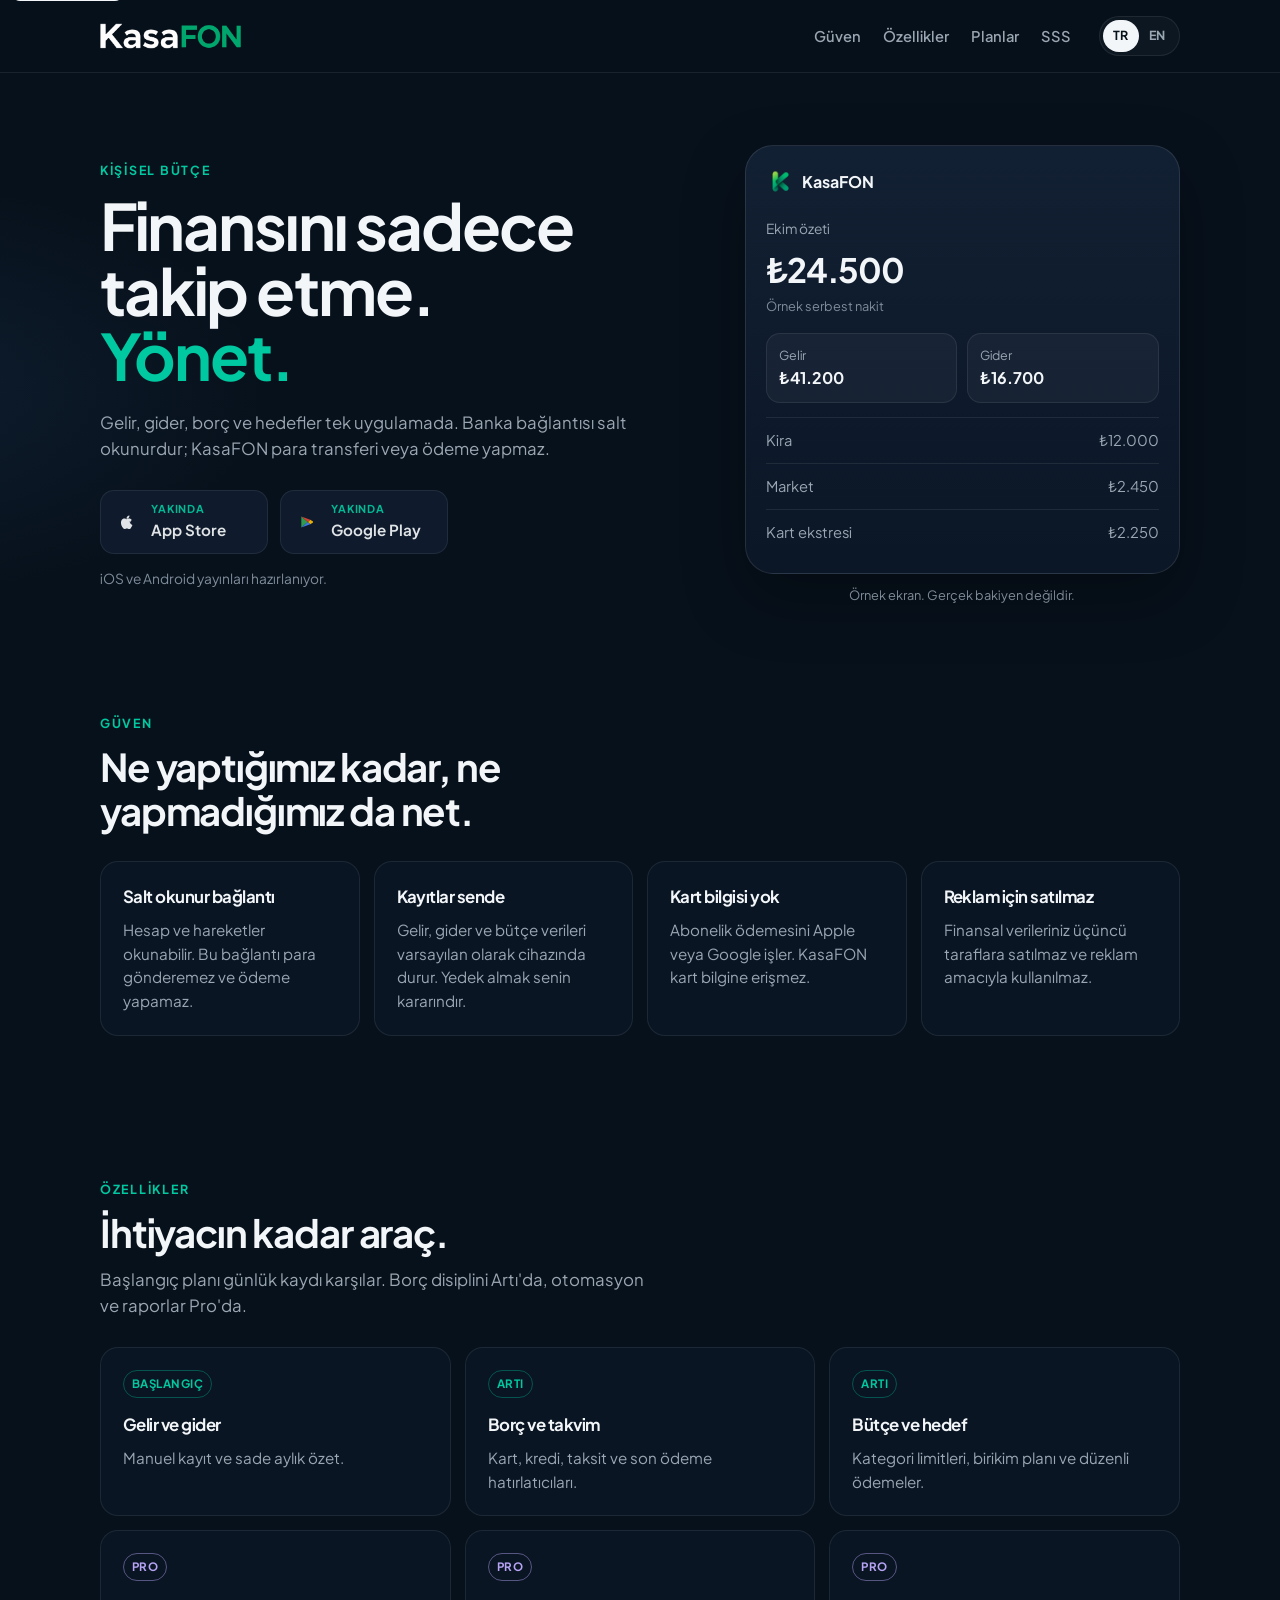
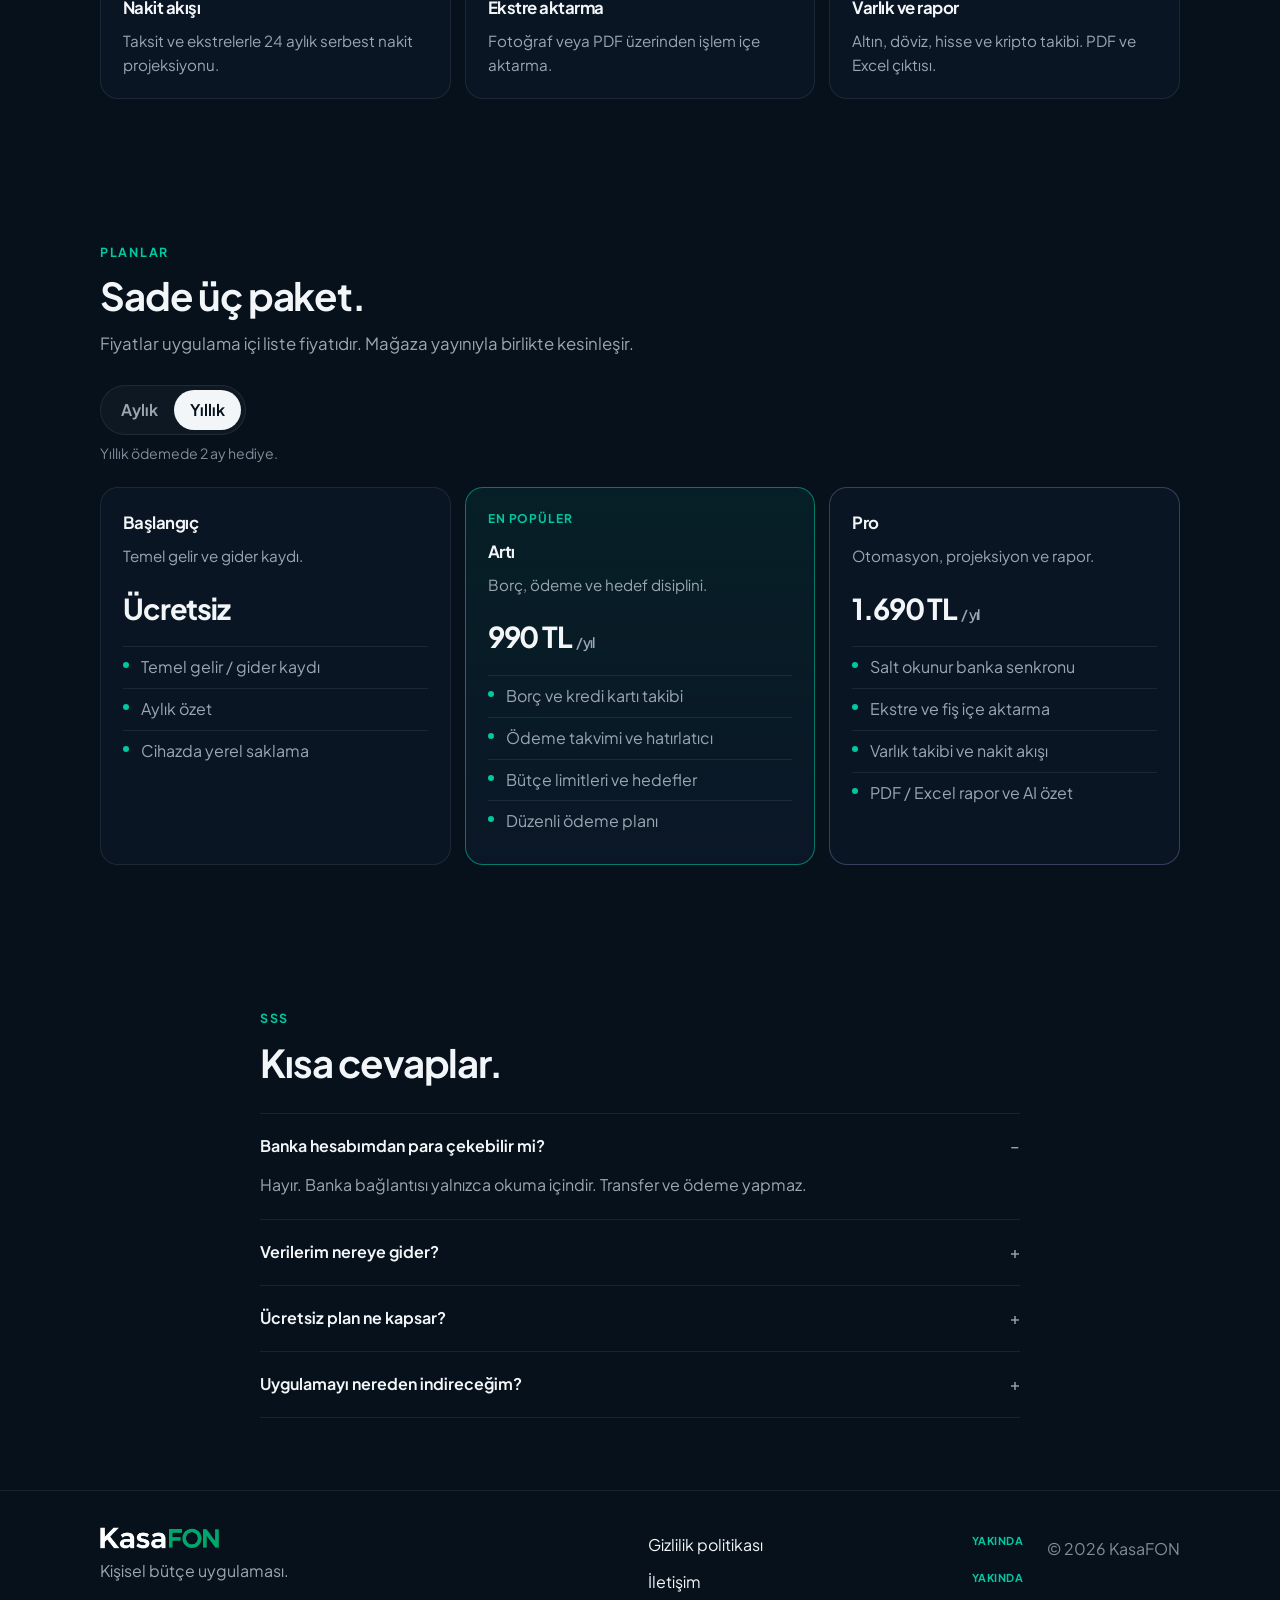
==== index.html @ 8649bae0 "Add the KasaFON marketing site for automatic Cloudflare deploys." ====
<!DOCTYPE html>
<html lang="tr">
  <head>
    <meta charset="utf-8" />
    <meta name="viewport" content="width=device-width, initial-scale=1" />
    <title>KasaFON — Kişisel bütçe</title>
    <meta
      name="description"
      content="KasaFON gelir, gider, borç ve hedeflerini tek yerde toplar. Banka bağlantısı salt okunurdur; uygulama para transferi veya ödeme yapmaz."
    />
    <meta name="theme-color" content="#07111c" />
    <link rel="icon" href="assets/favicon.png" type="image/png" />
    <link rel="preconnect" href="https://fonts.googleapis.com" />
    <link rel="preconnect" href="https://fonts.gstatic.com" crossorigin />
    <link
      href="https://fonts.googleapis.com/css2?family=Plus+Jakarta+Sans:wght@400..700&display=swap"
      rel="stylesheet"
    />
    <link rel="stylesheet" href="styles.css" />
  </head>
  <body>
    <a class="skip" href="#icerik" data-i18n="skip">İçeriğe geç</a>

    <header class="site-header">
      <div class="shell header-inner">
        <a class="brand" href="#ust" aria-label="KasaFON">
          <img src="assets/wordmark.png" alt="KasaFON" width="150" height="28" />
        </a>
        <nav class="nav" data-i18n-aria="nav.label" aria-label="Sayfa">
          <a href="#guven" data-i18n="nav.trust">Güven</a>
          <a href="#ozellikler" data-i18n="nav.features">Özellikler</a>
          <a href="#planlar" data-i18n="nav.plans">Planlar</a>
          <a href="#sss" data-i18n="nav.faq">SSS</a>
        </nav>
        <div class="lang" role="group" data-i18n-aria="lang.label">
          <button type="button" data-set-lang="tr" aria-pressed="true">TR</button>
          <button type="button" data-set-lang="en" aria-pressed="false">EN</button>
        </div>
      </div>
    </header>

    <main id="icerik">
      <section class="hero" id="ust">
        <div class="shell hero-grid">
          <div class="hero-copy">
            <p class="eyebrow" data-i18n="hero.kicker">Kişisel bütçe</p>
            <h1>
              <span data-i18n="hero.title">Finansını sadece takip etme.</span>
              <span class="accent" data-i18n="hero.titleEm">Yönet.</span>
            </h1>
            <p class="lead" data-i18n="hero.lead">
              Gelir, gider, borç ve hedefler tek uygulamada. Banka bağlantısı salt okunurdur;
              KasaFON para transferi veya ödeme yapmaz.
            </p>
            <div class="store-row">
              <button type="button" class="store" disabled>
                <span class="store-mark" aria-hidden="true">
                  <svg viewBox="0 0 24 24" width="18" height="18">
                    <path
                      fill="currentColor"
                      d="M16.4 12.7c0-2.3 1.9-3.4 2-3.5-1.1-1.6-2.8-1.8-3.4-1.8-1.4-.2-2.8.8-3.5.8s-1.8-.8-3-.8c-1.5 0-3 .9-3.8 2.3-1.6 2.8-.4 7 1.2 9.3.8 1.1 1.7 2.3 2.9 2.3 1.2 0 1.6-.7 3-.7s1.8.7 3 .7 2-.1 2.9-2.3c.7-1 1.2-2 1.5-3.1-3.9-1.5-3.8-5.4-3.8-5.2zM14.3 6.2c.6-.8 1.1-1.9.9-3-1 .1-2.1.7-2.8 1.5-.6.7-1.2 1.8-1 2.9 1.1.1 2.2-.5 2.9-1.4z"
                    />
                  </svg>
                </span>
                <span>
                  <small data-i18n="store.soon">Yakında</small>
                  <strong>App Store</strong>
                </span>
              </button>
              <button type="button" class="store" disabled>
                <span class="store-mark" aria-hidden="true">
                  <svg viewBox="0 0 24 24" width="16" height="16">
                    <path fill="#34a853" d="M3.5 20.4 13.2 12 3.5 3.6z" />
                    <path fill="#fbbc04" d="M16.8 15.2 13.2 12l3.6-3.2 3.7 2.1c.8.5.8 1.7 0 2.2z" />
                    <path fill="#4285f4" d="M3.5 20.4 16.8 15.2 13.2 12z" />
                    <path fill="#ea4335" d="M3.5 3.6 13.2 12l3.6-3.2z" />
                  </svg>
                </span>
                <span>
                  <small data-i18n="store.soon">Yakında</small>
                  <strong>Google Play</strong>
                </span>
              </button>
            </div>
            <p class="fine" data-i18n="hero.note">iOS ve Android yayınları hazırlanıyor.</p>
          </div>

          <figure class="preview">
            <div class="phone">
              <div class="phone-bar">
                <img src="assets/icon.png" alt="" width="28" height="28" />
                <span>KasaFON</span>
              </div>
              <p class="phone-label" data-i18n="mock.month">Ekim özeti</p>
              <p class="phone-amount">₺24.500</p>
              <p class="phone-caption" data-i18n="mock.balance">Örnek serbest nakit</p>
              <div class="split">
                <div>
                  <span data-i18n="mock.income">Gelir</span>
                  <strong>₺41.200</strong>
                </div>
                <div>
                  <span data-i18n="mock.expense">Gider</span>
                  <strong>₺16.700</strong>
                </div>
              </div>
              <ul class="phone-list">
                <li>
                  <span data-i18n="mock.row1">Kira</span>
                  <span>₺12.000</span>
                </li>
                <li>
                  <span data-i18n="mock.row2">Market</span>
                  <span>₺2.450</span>
                </li>
                <li>
                  <span data-i18n="mock.row3">Kart ekstresi</span>
                  <span>₺2.250</span>
                </li>
              </ul>
            </div>
            <figcaption data-i18n="mock.caption">Örnek ekran. Gerçek bakiyen değildir.</figcaption>
          </figure>
        </div>
      </section>

      <section class="trust" id="guven">
        <div class="shell">
          <div class="section-head">
            <p class="eyebrow" data-i18n="trust.kicker">Güven</p>
            <h2 data-i18n="trust.title">Ne yaptığımız kadar, ne yapmadığımız da net.</h2>
          </div>
          <div class="trust-grid">
            <article>
              <h3 data-i18n="trust.t1">Salt okunur bağlantı</h3>
              <p data-i18n="trust.d1">
                Hesap ve hareketler okunabilir. Bu bağlantı para gönderemez ve ödeme yapamaz.
              </p>
            </article>
            <article>
              <h3 data-i18n="trust.t2">Kayıtlar sende</h3>
              <p data-i18n="trust.d2">
                Gelir, gider ve bütçe verileri varsayılan olarak cihazında durur. Yedek almak senin kararındır.
              </p>
            </article>
            <article>
              <h3 data-i18n="trust.t3">Kart bilgisi yok</h3>
              <p data-i18n="trust.d3">
                Abonelik ödemesini Apple veya Google işler. KasaFON kart bilgine erişmez.
              </p>
            </article>
            <article>
              <h3 data-i18n="trust.t4">Reklam için satılmaz</h3>
              <p data-i18n="trust.d4">Finansal verileriniz üçüncü taraflara satılmaz ve reklam amacıyla kullanılmaz.</p>
            </article>
          </div>
        </div>
      </section>

      <section class="features" id="ozellikler">
        <div class="shell">
          <div class="section-head">
            <p class="eyebrow" data-i18n="features.kicker">Özellikler</p>
            <h2 data-i18n="features.title">İhtiyacın kadar araç.</h2>
            <p class="sub" data-i18n="features.lead">
              Başlangıç planı günlük kaydı karşılar. Borç disiplini Artı'da, otomasyon ve raporlar Pro'da.
            </p>
          </div>
          <div class="feature-grid">
            <article>
              <span class="badge" data-i18n="plan.starter">Başlangıç</span>
              <h3 data-i18n="f1.title">Gelir ve gider</h3>
              <p data-i18n="f1.body">Manuel kayıt ve sade aylık özet.</p>
            </article>
            <article>
              <span class="badge" data-i18n="plan.plus">Artı</span>
              <h3 data-i18n="f2.title">Borç ve takvim</h3>
              <p data-i18n="f2.body">Kart, kredi, taksit ve son ödeme hatırlatıcıları.</p>
            </article>
            <article>
              <span class="badge" data-i18n="plan.plus">Artı</span>
              <h3 data-i18n="f3.title">Bütçe ve hedef</h3>
              <p data-i18n="f3.body">Kategori limitleri, birikim planı ve düzenli ödemeler.</p>
            </article>
            <article>
              <span class="badge badge-pro" data-i18n="plan.pro">Pro</span>
              <h3 data-i18n="f4.title">Nakit akışı</h3>
              <p data-i18n="f4.body">Taksit ve ekstrelerle 24 aylık serbest nakit projeksiyonu.</p>
            </article>
            <article>
              <span class="badge badge-pro" data-i18n="plan.pro">Pro</span>
              <h3 data-i18n="f5.title">Ekstre aktarma</h3>
              <p data-i18n="f5.body">Fotoğraf veya PDF üzerinden işlem içe aktarma.</p>
            </article>
            <article>
              <span class="badge badge-pro" data-i18n="plan.pro">Pro</span>
              <h3 data-i18n="f6.title">Varlık ve rapor</h3>
              <p data-i18n="f6.body">Altın, döviz, hisse ve kripto takibi. PDF ve Excel çıktısı.</p>
            </article>
          </div>
        </div>
      </section>

      <section class="plans" id="planlar">
        <div class="shell">
          <div class="section-head">
            <p class="eyebrow" data-i18n="plans.kicker">Planlar</p>
            <h2 data-i18n="plans.title">Sade üç paket.</h2>
            <p class="sub" data-i18n="plans.lead">
              Fiyatlar uygulama içi liste fiyatıdır. Mağaza yayınıyla birlikte kesinleşir.
            </p>
          </div>

          <div class="billing" role="group" data-i18n-aria="plans.billingLabel">
            <button type="button" data-billing="monthly" aria-pressed="false" data-i18n="plans.monthly">Aylık</button>
            <button type="button" data-billing="yearly" aria-pressed="true" data-i18n="plans.yearly">Yıllık</button>
          </div>
          <p class="billing-note" data-i18n="plans.yearlyNote">Yıllık ödemede 2 ay hediye.</p>

          <div class="plan-grid">
            <article class="plan">
              <h3 data-i18n="plan.starter">Başlangıç</h3>
              <p class="plan-desc" data-i18n="starter.desc">Temel gelir ve gider kaydı.</p>
              <p class="price"><span data-i18n="plans.free">Ücretsiz</span></p>
              <ul>
                <li data-i18n="starter.f1">Temel gelir / gider kaydı</li>
                <li data-i18n="starter.f2">Aylık özet</li>
                <li data-i18n="starter.f3">Cihazda yerel saklama</li>
              </ul>
            </article>

            <article class="plan plan-popular">
              <p class="popular" data-i18n="plans.popular">En popüler</p>
              <h3 data-i18n="plan.plus">Artı</h3>
              <p class="plan-desc" data-i18n="plus.desc">Borç, ödeme ve hedef disiplini.</p>
              <p class="price">
                <span data-price="plus">990 TL</span>
                <small data-period>/ yıl</small>
              </p>
              <ul>
                <li data-i18n="plus.f1">Borç ve kredi kartı takibi</li>
                <li data-i18n="plus.f2">Ödeme takvimi ve hatırlatıcı</li>
                <li data-i18n="plus.f3">Bütçe limitleri ve hedefler</li>
                <li data-i18n="plus.f4">Düzenli ödeme planı</li>
              </ul>
            </article>

            <article class="plan plan-pro">
              <h3 data-i18n="plan.pro">Pro</h3>
              <p class="plan-desc" data-i18n="pro.desc">Otomasyon, projeksiyon ve rapor.</p>
              <p class="price">
                <span data-price="pro">1.690 TL</span>
                <small data-period>/ yıl</small>
              </p>
              <ul>
                <li data-i18n="pro.f1">Salt okunur banka senkronu</li>
                <li data-i18n="pro.f2">Ekstre ve fiş içe aktarma</li>
                <li data-i18n="pro.f3">Varlık takibi ve nakit akışı</li>
                <li data-i18n="pro.f4">PDF / Excel rapor ve AI özet</li>
              </ul>
            </article>
          </div>
        </div>
      </section>

      <section class="faq" id="sss">
        <div class="shell faq-wrap">
          <div class="section-head">
            <p class="eyebrow" data-i18n="faq.kicker">SSS</p>
            <h2 data-i18n="faq.title">Kısa cevaplar.</h2>
          </div>
          <div class="faq-list">
            <details open>
              <summary data-i18n="q1">Banka hesabımdan para çekebilir mi?</summary>
              <p data-i18n="a1">
                Hayır. Banka bağlantısı yalnızca okuma içindir. Transfer ve ödeme yapmaz.
              </p>
            </details>
            <details>
              <summary data-i18n="q2">Verilerim nereye gider?</summary>
              <p data-i18n="a2">
                Gelir, gider ve bütçe kayıtları varsayılan olarak cihazında kalır. Hesap açarsan e-posta adresin kimlik doğrulama için saklanır. Kart bilgin KasaFON'a gelmez.
              </p>
            </details>
            <details>
              <summary data-i18n="q3">Ücretsiz plan ne kapsar?</summary>
              <p data-i18n="a3">
                Temel gelir-gider kaydı ve aylık özet. Borç araçları, hedefler, banka bağlantısı ve raporlar üst planlardadır.
              </p>
            </details>
            <details>
              <summary data-i18n="q4">Uygulamayı nereden indireceğim?</summary>
              <p data-i18n="a4">
                App Store ve Google Play yayınları hazırlanıyor. Bağlantılar açıldığında bu sayfada yer alacak.
              </p>
            </details>
          </div>
        </div>
      </section>
    </main>

    <footer class="site-footer">
      <div class="shell footer-inner">
        <div>
          <img src="assets/wordmark.png" alt="KasaFON" width="128" height="24" />
          <p data-i18n="footer.tag">Kişisel bütçe uygulaması.</p>
        </div>
        <ul>
          <li>
            <span data-i18n="footer.privacy">Gizlilik politikası</span>
            <small data-i18n="footer.soon">Yakında</small>
          </li>
          <li>
            <span data-i18n="footer.contact">İletişim</span>
            <small data-i18n="footer.soon">Yakında</small>
          </li>
        </ul>
        <p class="rights" data-i18n="footer.rights">© 2026 KasaFON</p>
      </div>
    </footer>

    <script src="main.js"></script>
  </body>
</html>
---- styles.css ----
:root {
  --bg: #07111c;
  --bg-2: #0c1828;
  --line: rgba(255, 255, 255, 0.08);
  --text: #f3f6f8;
  --muted: #9aa6b2;
  --faint: #7f8c99;
  --teal: #00c8a0;
  --teal-deep: #00a882;
  --violet: #b7a4f5;
  --shadow: 0 24px 60px rgba(0, 0, 0, 0.35);
  --radius: 18px;
  --shell: 1080px;
  --font: "Plus Jakarta Sans", "Segoe UI", sans-serif;
}

* { box-sizing: border-box; }
html { scroll-behavior: smooth; }
body {
  margin: 0;
  font-family: var(--font);
  color: var(--text);
  background:
    radial-gradient(880px 420px at 85% -8%, rgba(0, 200, 160, 0.16), transparent 62%),
    radial-gradient(640px 360px at -8% 12%, rgba(96, 165, 250, 0.08), transparent 58%),
    var(--bg);
  line-height: 1.55;
}
img { max-width: 100%; display: block; }
button, a { font: inherit; }
a { color: inherit; }

.skip {
  position: absolute;
  left: 12px;
  top: -40px;
  background: var(--text);
  color: var(--bg);
  padding: 8px 12px;
  border-radius: 8px;
  z-index: 20;
}
.skip:focus { top: 12px; }

.shell {
  width: min(var(--shell), calc(100% - 40px));
  margin: 0 auto;
}

.site-header {
  position: sticky;
  top: 0;
  z-index: 10;
  backdrop-filter: blur(16px);
  background: rgba(7, 17, 28, 0.78);
  border-bottom: 1px solid var(--line);
}
.header-inner {
  min-height: 72px;
  display: flex;
  align-items: center;
  gap: 28px;
}
.brand img { height: 26px; width: auto; }
.nav {
  display: flex;
  gap: 22px;
  margin-left: auto;
}
.nav a {
  text-decoration: none;
  color: var(--muted);
  font-size: 0.92rem;
  font-weight: 560;
}
.nav a:hover { color: var(--text); }
.lang {
  display: flex;
  padding: 3px;
  border: 1px solid var(--line);
  border-radius: 999px;
  background: rgba(255, 255, 255, 0.03);
}
.lang button {
  border: 0;
  background: transparent;
  color: var(--muted);
  border-radius: 999px;
  padding: 6px 10px;
  cursor: pointer;
  font-size: 0.78rem;
  font-weight: 700;
  letter-spacing: 0.04em;
}
.lang button[aria-pressed="true"] {
  background: var(--text);
  color: #07111c;
}

.hero { padding: 72px 0 36px; }
.hero-grid {
  display: grid;
  grid-template-columns: 1.15fr 0.85fr;
  gap: 56px;
  align-items: center;
}
.eyebrow {
  margin: 0 0 12px;
  color: var(--teal);
  font-size: 0.78rem;
  font-weight: 700;
  letter-spacing: 0.14em;
  text-transform: uppercase;
}
h1, h2, h3 { letter-spacing: -0.03em; margin: 0; }
h1 {
  font-size: clamp(2.4rem, 5vw, 4.3rem);
  line-height: 1.02;
  font-weight: 680;
  max-width: 12ch;
}
h1 .accent { display: block; color: var(--teal); }
.lead, .sub {
  color: var(--muted);
  font-size: 1.05rem;
  max-width: 46ch;
}
.lead { margin: 22px 0 0; }

.store-row {
  display: flex;
  flex-wrap: wrap;
  gap: 12px;
  margin-top: 28px;
}
.store {
  display: flex;
  align-items: center;
  gap: 10px;
  text-align: left;
  color: var(--text);
  background: #101c2e;
  border: 1px solid var(--line);
  border-radius: 14px;
  padding: 10px 14px 10px 12px;
  min-width: 168px;
  cursor: not-allowed;
  opacity: 0.92;
}
.store small {
  display: block;
  color: var(--teal);
  font-size: 0.68rem;
  letter-spacing: 0.08em;
  text-transform: uppercase;
  font-weight: 700;
}
.store strong { font-size: 0.95rem; font-weight: 650; }
.store-mark {
  width: 28px;
  height: 28px;
  display: grid;
  place-items: center;
}
.fine {
  margin: 14px 0 0;
  color: var(--faint);
  font-size: 0.86rem;
}

.preview { margin: 0; }
.phone {
  background: linear-gradient(180deg, #122033, #0b1626);
  border: 1px solid rgba(255, 255, 255, 0.1);
  border-radius: 28px;
  padding: 22px 20px 18px;
  box-shadow: var(--shadow);
}
.phone-bar {
  display: flex;
  align-items: center;
  gap: 8px;
  font-weight: 700;
  margin-bottom: 22px;
}
.phone-bar img { width: 28px; height: 28px; }
.phone-label { margin: 0; color: var(--muted); font-size: 0.86rem; }
.phone-amount {
  margin: 4px 0 0;
  font-size: 2.1rem;
  font-weight: 700;
  letter-spacing: -0.04em;
}
.phone-caption { margin: 2px 0 16px; color: var(--faint); font-size: 0.8rem; }
.split {
  display: grid;
  grid-template-columns: 1fr 1fr;
  gap: 10px;
}
.split div {
  background: rgba(255, 255, 255, 0.04);
  border: 1px solid var(--line);
  border-radius: 14px;
  padding: 12px;
}
.split span { display: block; color: var(--muted); font-size: 0.78rem; }
.split strong { font-size: 1rem; }
.phone-list { list-style: none; margin: 14px 0 0; padding: 0; }
.phone-list li {
  display: flex;
  justify-content: space-between;
  padding: 11px 0;
  border-top: 1px solid var(--line);
  color: var(--muted);
  font-size: 0.92rem;
}
.preview figcaption {
  margin-top: 12px;
  color: var(--faint);
  font-size: 0.8rem;
  text-align: center;
}

.trust, .features, .plans, .faq { padding: 72px 0; }
.section-head { max-width: 640px; margin-bottom: 28px; }
h2 { font-size: clamp(1.8rem, 3vw, 2.5rem); line-height: 1.15; font-weight: 680; }
.sub { margin: 12px 0 0; }

.trust-grid, .feature-grid, .plan-grid {
  display: grid;
  gap: 14px;
}
.trust-grid { grid-template-columns: repeat(4, 1fr); }
.feature-grid { grid-template-columns: repeat(3, 1fr); }
.plan-grid { grid-template-columns: repeat(3, 1fr); align-items: stretch; }

.trust-grid article,
.feature-grid article,
.plan {
  background: rgba(12, 24, 40, 0.72);
  border: 1px solid var(--line);
  border-radius: var(--radius);
  padding: 22px;
}
.trust-grid h3,
.feature-grid h3,
.plan h3 { font-size: 1.05rem; font-weight: 680; }
.trust-grid p,
.feature-grid p,
.plan-desc { color: var(--muted); margin: 8px 0 0; font-size: 0.95rem; }

.badge {
  display: inline-flex;
  margin-bottom: 14px;
  padding: 4px 8px;
  border-radius: 999px;
  border: 1px solid rgba(0, 200, 160, 0.35);
  color: var(--teal);
  font-size: 0.72rem;
  font-weight: 700;
  letter-spacing: 0.04em;
  text-transform: uppercase;
}
.badge-pro {
  border-color: rgba(183, 164, 245, 0.45);
  color: var(--violet);
}

.billing {
  display: inline-flex;
  padding: 4px;
  border-radius: 999px;
  border: 1px solid var(--line);
  background: rgba(255, 255, 255, 0.03);
  margin-bottom: 8px;
}
.billing button {
  border: 0;
  background: transparent;
  color: var(--muted);
  border-radius: 999px;
  padding: 8px 16px;
  cursor: pointer;
  font-weight: 650;
}
.billing button[aria-pressed="true"] {
  background: var(--text);
  color: #07111c;
}
.billing-note { margin: 0 0 22px; color: var(--faint); font-size: 0.88rem; }

.plan-popular {
  border-color: rgba(0, 200, 160, 0.55);
  background: linear-gradient(180deg, rgba(0, 200, 160, 0.08), rgba(12, 24, 40, 0.9));
}
.plan-pro { border-color: rgba(183, 164, 245, 0.28); }
.popular {
  margin: 0 0 10px;
  color: var(--teal);
  font-size: 0.75rem;
  font-weight: 700;
  letter-spacing: 0.08em;
  text-transform: uppercase;
}
.price {
  margin: 18px 0 8px;
  font-size: 1.8rem;
  font-weight: 720;
  letter-spacing: -0.04em;
}
.price small { font-size: 0.9rem; color: var(--muted); font-weight: 560; }
.plan ul { margin: 16px 0 0; padding: 0; list-style: none; }
.plan li {
  position: relative;
  padding: 8px 0 8px 18px;
  color: var(--muted);
  border-top: 1px solid var(--line);
}
.plan li::before {
  content: "";
  width: 6px;
  height: 6px;
  border-radius: 50%;
  background: var(--teal);
  position: absolute;
  left: 0;
  top: 15px;
}

.faq-wrap { max-width: 760px; }
.faq-list details {
  border-top: 1px solid var(--line);
  padding: 6px 0;
}
.faq-list details:last-child { border-bottom: 1px solid var(--line); }
.faq-list summary {
  cursor: pointer;
  font-weight: 650;
  padding: 14px 0;
  list-style: none;
}
.faq-list summary::-webkit-details-marker { display: none; }
.faq-list summary::after {
  content: "+";
  float: right;
  color: var(--muted);
  font-weight: 500;
}
.faq-list details[open] summary::after { content: "–"; }
.faq-list p { margin: 0 0 16px; color: var(--muted); max-width: 62ch; }

.site-footer {
  border-top: 1px solid var(--line);
  padding: 36px 0 48px;
}
.footer-inner {
  display: grid;
  grid-template-columns: 1.4fr 1fr auto;
  gap: 24px;
  align-items: start;
}
.footer-inner img { height: 22px; width: auto; }
.footer-inner p { margin: 10px 0 0; color: var(--muted); }
.footer-inner ul { list-style: none; margin: 0; padding: 0; }
.footer-inner li {
  display: flex;
  justify-content: space-between;
  gap: 16px;
  padding: 6px 0;
  color: var(--text);
}
.footer-inner small {
  color: var(--teal);
  font-weight: 700;
  letter-spacing: 0.04em;
  text-transform: uppercase;
  font-size: 0.68rem;
}
.rights { color: var(--faint) !important; }

:focus-visible {
  outline: 2px solid var(--teal);
  outline-offset: 3px;
}

@media (max-width: 900px) {
  .hero-grid,
  .trust-grid,
  .feature-grid,
  .plan-grid,
  .footer-inner {
    grid-template-columns: 1fr 1fr;
  }
  .header-inner { flex-wrap: wrap; gap: 12px 18px; padding: 12px 0; }
  .nav { margin-left: 0; order: 3; width: 100%; gap: 16px; }
  .lang { margin-left: auto; }
  .hero { padding-top: 36px; }
  h1 { max-width: 14ch; }
}

@media (max-width: 640px) {
  .trust-grid,
  .feature-grid,
  .plan-grid,
  .footer-inner,
  .hero-grid {
    grid-template-columns: 1fr;
  }
}

@media (prefers-reduced-motion: reduce) {
  html { scroll-behavior: auto; }
}
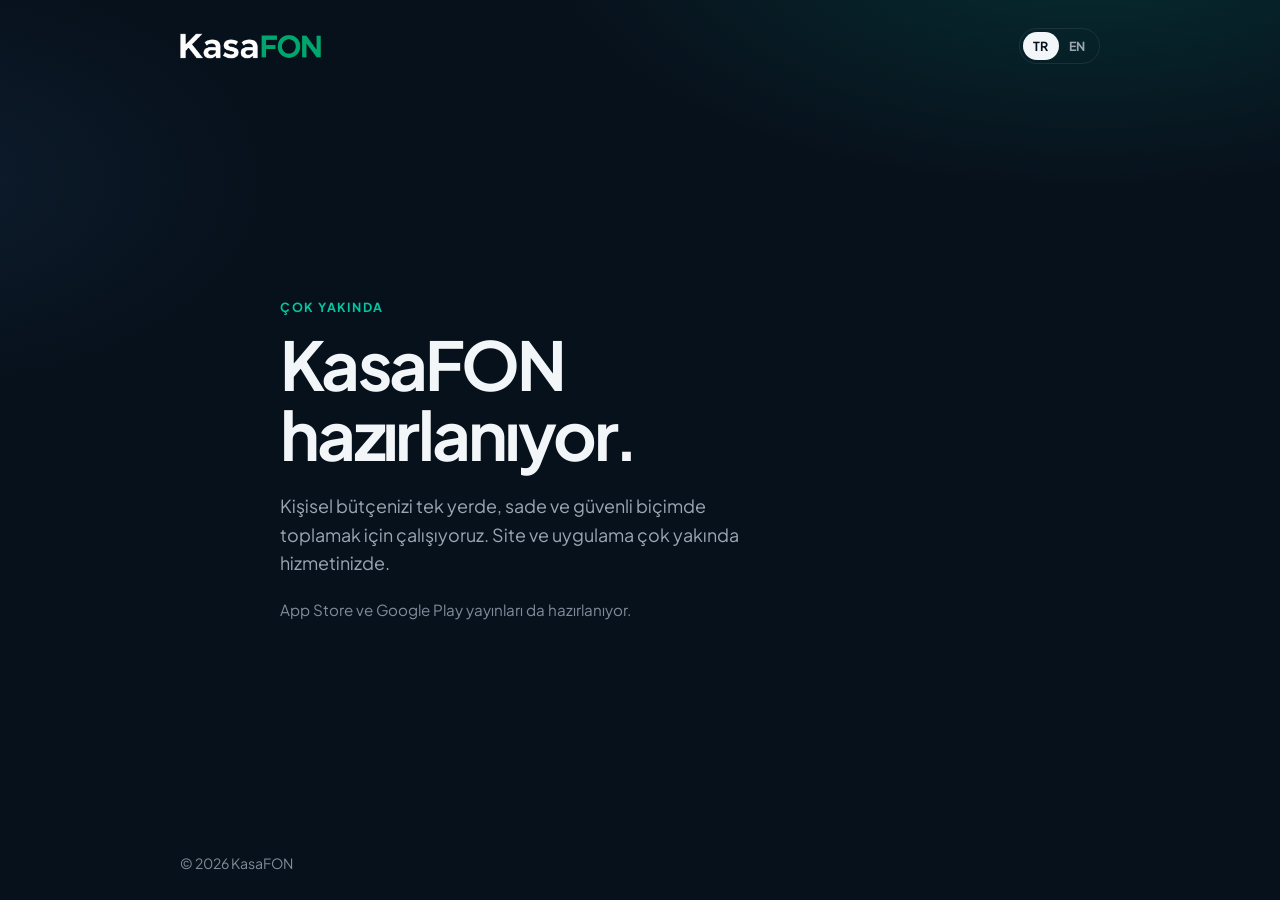
==== commit 9f0f2aa6: "Show a coming soon page to visitors while design preview stays private." ====
--- a/index.html
+++ b/index.html
@@ -3,10 +3,10 @@
   <head>
     <meta charset="utf-8" />
     <meta name="viewport" content="width=device-width, initial-scale=1" />
-    <title>KasaFON — Kişisel bütçe</title>
+    <title>KasaFON — Çok yakında</title>
     <meta
       name="description"
-      content="KasaFON gelir, gider, borç ve hedeflerini tek yerde toplar. Banka bağlantısı salt okunurdur; uygulama para transferi veya ödeme yapmaz."
+      content="KasaFON hazırlanıyor. Kişisel bütçenizi sade ve güvenli bir yerde toplamak için çalışıyoruz. Çok yakında hizmetinizdeyiz."
     />
     <meta name="theme-color" content="#07111c" />
     <link rel="icon" href="assets/favicon.png" type="image/png" />
@@ -16,309 +16,31 @@
       href="https://fonts.googleapis.com/css2?family=Plus+Jakarta+Sans:wght@400..700&display=swap"
       rel="stylesheet"
     />
-    <link rel="stylesheet" href="styles.css" />
+    <link rel="stylesheet" href="coming-soon.css" />
   </head>
   <body>
-    <a class="skip" href="#icerik" data-i18n="skip">İçeriğe geç</a>
-
-    <header class="site-header">
-      <div class="shell header-inner">
-        <a class="brand" href="#ust" aria-label="KasaFON">
-          <img src="assets/wordmark.png" alt="KasaFON" width="150" height="28" />
-        </a>
-        <nav class="nav" data-i18n-aria="nav.label" aria-label="Sayfa">
-          <a href="#guven" data-i18n="nav.trust">Güven</a>
-          <a href="#ozellikler" data-i18n="nav.features">Özellikler</a>
-          <a href="#planlar" data-i18n="nav.plans">Planlar</a>
-          <a href="#sss" data-i18n="nav.faq">SSS</a>
-        </nav>
-        <div class="lang" role="group" data-i18n-aria="lang.label">
-          <button type="button" data-set-lang="tr" aria-pressed="true">TR</button>
-          <button type="button" data-set-lang="en" aria-pressed="false">EN</button>
-        </div>
+    <header class="bar">
+      <img src="assets/wordmark.png" alt="KasaFON" width="150" height="28" />
+      <div class="lang" role="group" aria-label="Dil">
+        <button type="button" data-set-lang="tr" aria-pressed="true">TR</button>
+        <button type="button" data-set-lang="en" aria-pressed="false">EN</button>
       </div>
     </header>
 
-    <main id="icerik">
-      <section class="hero" id="ust">
-        <div class="shell hero-grid">
-          <div class="hero-copy">
-            <p class="eyebrow" data-i18n="hero.kicker">Kişisel bütçe</p>
-            <h1>
-              <span data-i18n="hero.title">Finansını sadece takip etme.</span>
-              <span class="accent" data-i18n="hero.titleEm">Yönet.</span>
-            </h1>
-            <p class="lead" data-i18n="hero.lead">
-              Gelir, gider, borç ve hedefler tek uygulamada. Banka bağlantısı salt okunurdur;
-              KasaFON para transferi veya ödeme yapmaz.
-            </p>
-            <div class="store-row">
-              <button type="button" class="store" disabled>
-                <span class="store-mark" aria-hidden="true">
-                  <svg viewBox="0 0 24 24" width="18" height="18">
-                    <path
-                      fill="currentColor"
-                      d="M16.4 12.7c0-2.3 1.9-3.4 2-3.5-1.1-1.6-2.8-1.8-3.4-1.8-1.4-.2-2.8.8-3.5.8s-1.8-.8-3-.8c-1.5 0-3 .9-3.8 2.3-1.6 2.8-.4 7 1.2 9.3.8 1.1 1.7 2.3 2.9 2.3 1.2 0 1.6-.7 3-.7s1.8.7 3 .7 2-.1 2.9-2.3c.7-1 1.2-2 1.5-3.1-3.9-1.5-3.8-5.4-3.8-5.2zM14.3 6.2c.6-.8 1.1-1.9.9-3-1 .1-2.1.7-2.8 1.5-.6.7-1.2 1.8-1 2.9 1.1.1 2.2-.5 2.9-1.4z"
-                    />
-                  </svg>
-                </span>
-                <span>
-                  <small data-i18n="store.soon">Yakında</small>
-                  <strong>App Store</strong>
-                </span>
-              </button>
-              <button type="button" class="store" disabled>
-                <span class="store-mark" aria-hidden="true">
-                  <svg viewBox="0 0 24 24" width="16" height="16">
-                    <path fill="#34a853" d="M3.5 20.4 13.2 12 3.5 3.6z" />
-                    <path fill="#fbbc04" d="M16.8 15.2 13.2 12l3.6-3.2 3.7 2.1c.8.5.8 1.7 0 2.2z" />
-                    <path fill="#4285f4" d="M3.5 20.4 16.8 15.2 13.2 12z" />
-                    <path fill="#ea4335" d="M3.5 3.6 13.2 12l3.6-3.2z" />
-                  </svg>
-                </span>
-                <span>
-                  <small data-i18n="store.soon">Yakında</small>
-                  <strong>Google Play</strong>
-                </span>
-              </button>
-            </div>
-            <p class="fine" data-i18n="hero.note">iOS ve Android yayınları hazırlanıyor.</p>
-          </div>
-
-          <figure class="preview">
-            <div class="phone">
-              <div class="phone-bar">
-                <img src="assets/icon.png" alt="" width="28" height="28" />
-                <span>KasaFON</span>
-              </div>
-              <p class="phone-label" data-i18n="mock.month">Ekim özeti</p>
-              <p class="phone-amount">₺24.500</p>
-              <p class="phone-caption" data-i18n="mock.balance">Örnek serbest nakit</p>
-              <div class="split">
-                <div>
-                  <span data-i18n="mock.income">Gelir</span>
-                  <strong>₺41.200</strong>
-                </div>
-                <div>
-                  <span data-i18n="mock.expense">Gider</span>
-                  <strong>₺16.700</strong>
-                </div>
-              </div>
-              <ul class="phone-list">
-                <li>
-                  <span data-i18n="mock.row1">Kira</span>
-                  <span>₺12.000</span>
-                </li>
-                <li>
-                  <span data-i18n="mock.row2">Market</span>
-                  <span>₺2.450</span>
-                </li>
-                <li>
-                  <span data-i18n="mock.row3">Kart ekstresi</span>
-                  <span>₺2.250</span>
-                </li>
-              </ul>
-            </div>
-            <figcaption data-i18n="mock.caption">Örnek ekran. Gerçek bakiyen değildir.</figcaption>
-          </figure>
-        </div>
-      </section>
-
-      <section class="trust" id="guven">
-        <div class="shell">
-          <div class="section-head">
-            <p class="eyebrow" data-i18n="trust.kicker">Güven</p>
-            <h2 data-i18n="trust.title">Ne yaptığımız kadar, ne yapmadığımız da net.</h2>
-          </div>
-          <div class="trust-grid">
-            <article>
-              <h3 data-i18n="trust.t1">Salt okunur bağlantı</h3>
-              <p data-i18n="trust.d1">
-                Hesap ve hareketler okunabilir. Bu bağlantı para gönderemez ve ödeme yapamaz.
-              </p>
-            </article>
-            <article>
-              <h3 data-i18n="trust.t2">Kayıtlar sende</h3>
-              <p data-i18n="trust.d2">
-                Gelir, gider ve bütçe verileri varsayılan olarak cihazında durur. Yedek almak senin kararındır.
-              </p>
-            </article>
-            <article>
-              <h3 data-i18n="trust.t3">Kart bilgisi yok</h3>
-              <p data-i18n="trust.d3">
-                Abonelik ödemesini Apple veya Google işler. KasaFON kart bilgine erişmez.
-              </p>
-            </article>
-            <article>
-              <h3 data-i18n="trust.t4">Reklam için satılmaz</h3>
-              <p data-i18n="trust.d4">Finansal verileriniz üçüncü taraflara satılmaz ve reklam amacıyla kullanılmaz.</p>
-            </article>
-          </div>
-        </div>
-      </section>
-
-      <section class="features" id="ozellikler">
-        <div class="shell">
-          <div class="section-head">
-            <p class="eyebrow" data-i18n="features.kicker">Özellikler</p>
-            <h2 data-i18n="features.title">İhtiyacın kadar araç.</h2>
-            <p class="sub" data-i18n="features.lead">
-              Başlangıç planı günlük kaydı karşılar. Borç disiplini Artı'da, otomasyon ve raporlar Pro'da.
-            </p>
-          </div>
-          <div class="feature-grid">
-            <article>
-              <span class="badge" data-i18n="plan.starter">Başlangıç</span>
-              <h3 data-i18n="f1.title">Gelir ve gider</h3>
-              <p data-i18n="f1.body">Manuel kayıt ve sade aylık özet.</p>
-            </article>
-            <article>
-              <span class="badge" data-i18n="plan.plus">Artı</span>
-              <h3 data-i18n="f2.title">Borç ve takvim</h3>
-              <p data-i18n="f2.body">Kart, kredi, taksit ve son ödeme hatırlatıcıları.</p>
-            </article>
-            <article>
-              <span class="badge" data-i18n="plan.plus">Artı</span>
-              <h3 data-i18n="f3.title">Bütçe ve hedef</h3>
-              <p data-i18n="f3.body">Kategori limitleri, birikim planı ve düzenli ödemeler.</p>
-            </article>
-            <article>
-              <span class="badge badge-pro" data-i18n="plan.pro">Pro</span>
-              <h3 data-i18n="f4.title">Nakit akışı</h3>
-              <p data-i18n="f4.body">Taksit ve ekstrelerle 24 aylık serbest nakit projeksiyonu.</p>
-            </article>
-            <article>
-              <span class="badge badge-pro" data-i18n="plan.pro">Pro</span>
-              <h3 data-i18n="f5.title">Ekstre aktarma</h3>
-              <p data-i18n="f5.body">Fotoğraf veya PDF üzerinden işlem içe aktarma.</p>
-            </article>
-            <article>
-              <span class="badge badge-pro" data-i18n="plan.pro">Pro</span>
-              <h3 data-i18n="f6.title">Varlık ve rapor</h3>
-              <p data-i18n="f6.body">Altın, döviz, hisse ve kripto takibi. PDF ve Excel çıktısı.</p>
-            </article>
-          </div>
-        </div>
-      </section>
-
-      <section class="plans" id="planlar">
-        <div class="shell">
-          <div class="section-head">
-            <p class="eyebrow" data-i18n="plans.kicker">Planlar</p>
-            <h2 data-i18n="plans.title">Sade üç paket.</h2>
-            <p class="sub" data-i18n="plans.lead">
-              Fiyatlar uygulama içi liste fiyatıdır. Mağaza yayınıyla birlikte kesinleşir.
-            </p>
-          </div>
-
-          <div class="billing" role="group" data-i18n-aria="plans.billingLabel">
-            <button type="button" data-billing="monthly" aria-pressed="false" data-i18n="plans.monthly">Aylık</button>
-            <button type="button" data-billing="yearly" aria-pressed="true" data-i18n="plans.yearly">Yıllık</button>
-          </div>
-          <p class="billing-note" data-i18n="plans.yearlyNote">Yıllık ödemede 2 ay hediye.</p>
-
-          <div class="plan-grid">
-            <article class="plan">
-              <h3 data-i18n="plan.starter">Başlangıç</h3>
-              <p class="plan-desc" data-i18n="starter.desc">Temel gelir ve gider kaydı.</p>
-              <p class="price"><span data-i18n="plans.free">Ücretsiz</span></p>
-              <ul>
-                <li data-i18n="starter.f1">Temel gelir / gider kaydı</li>
-                <li data-i18n="starter.f2">Aylık özet</li>
-                <li data-i18n="starter.f3">Cihazda yerel saklama</li>
-              </ul>
-            </article>
-
-            <article class="plan plan-popular">
-              <p class="popular" data-i18n="plans.popular">En popüler</p>
-              <h3 data-i18n="plan.plus">Artı</h3>
-              <p class="plan-desc" data-i18n="plus.desc">Borç, ödeme ve hedef disiplini.</p>
-              <p class="price">
-                <span data-price="plus">990 TL</span>
-                <small data-period>/ yıl</small>
-              </p>
-              <ul>
-                <li data-i18n="plus.f1">Borç ve kredi kartı takibi</li>
-                <li data-i18n="plus.f2">Ödeme takvimi ve hatırlatıcı</li>
-                <li data-i18n="plus.f3">Bütçe limitleri ve hedefler</li>
-                <li data-i18n="plus.f4">Düzenli ödeme planı</li>
-              </ul>
-            </article>
-
-            <article class="plan plan-pro">
-              <h3 data-i18n="plan.pro">Pro</h3>
-              <p class="plan-desc" data-i18n="pro.desc">Otomasyon, projeksiyon ve rapor.</p>
-              <p class="price">
-                <span data-price="pro">1.690 TL</span>
-                <small data-period>/ yıl</small>
-              </p>
-              <ul>
-                <li data-i18n="pro.f1">Salt okunur banka senkronu</li>
-                <li data-i18n="pro.f2">Ekstre ve fiş içe aktarma</li>
-                <li data-i18n="pro.f3">Varlık takibi ve nakit akışı</li>
-                <li data-i18n="pro.f4">PDF / Excel rapor ve AI özet</li>
-              </ul>
-            </article>
-          </div>
-        </div>
-      </section>
-
-      <section class="faq" id="sss">
-        <div class="shell faq-wrap">
-          <div class="section-head">
-            <p class="eyebrow" data-i18n="faq.kicker">SSS</p>
-            <h2 data-i18n="faq.title">Kısa cevaplar.</h2>
-          </div>
-          <div class="faq-list">
-            <details open>
-              <summary data-i18n="q1">Banka hesabımdan para çekebilir mi?</summary>
-              <p data-i18n="a1">
-                Hayır. Banka bağlantısı yalnızca okuma içindir. Transfer ve ödeme yapmaz.
-              </p>
-            </details>
-            <details>
-              <summary data-i18n="q2">Verilerim nereye gider?</summary>
-              <p data-i18n="a2">
-                Gelir, gider ve bütçe kayıtları varsayılan olarak cihazında kalır. Hesap açarsan e-posta adresin kimlik doğrulama için saklanır. Kart bilgin KasaFON'a gelmez.
-              </p>
-            </details>
-            <details>
-              <summary data-i18n="q3">Ücretsiz plan ne kapsar?</summary>
-              <p data-i18n="a3">
-                Temel gelir-gider kaydı ve aylık özet. Borç araçları, hedefler, banka bağlantısı ve raporlar üst planlardadır.
-              </p>
-            </details>
-            <details>
-              <summary data-i18n="q4">Uygulamayı nereden indireceğim?</summary>
-              <p data-i18n="a4">
-                App Store ve Google Play yayınları hazırlanıyor. Bağlantılar açıldığında bu sayfada yer alacak.
-              </p>
-            </details>
-          </div>
-        </div>
-      </section>
+    <main>
+      <p class="eyebrow" data-i18n="kicker">Çok yakında</p>
+      <h1 data-i18n="title">KasaFON hazırlanıyor.</h1>
+      <p class="lead" data-i18n="lead">
+        Kişisel bütçenizi tek yerde, sade ve güvenli biçimde toplamak için çalışıyoruz.
+        Site ve uygulama çok yakında hizmetinizde.
+      </p>
+      <p class="note" data-i18n="note">App Store ve Google Play yayınları da hazırlanıyor.</p>
     </main>
 
-    <footer class="site-footer">
-      <div class="shell footer-inner">
-        <div>
-          <img src="assets/wordmark.png" alt="KasaFON" width="128" height="24" />
-          <p data-i18n="footer.tag">Kişisel bütçe uygulaması.</p>
-        </div>
-        <ul>
-          <li>
-            <span data-i18n="footer.privacy">Gizlilik politikası</span>
-            <small data-i18n="footer.soon">Yakında</small>
-          </li>
-          <li>
-            <span data-i18n="footer.contact">İletişim</span>
-            <small data-i18n="footer.soon">Yakında</small>
-          </li>
-        </ul>
-        <p class="rights" data-i18n="footer.rights">© 2026 KasaFON</p>
-      </div>
+    <footer>
+      <p data-i18n="rights">© 2026 KasaFON</p>
     </footer>
 
-    <script src="main.js"></script>
+    <script src="coming-soon.js"></script>
   </body>
 </html>
--- a/coming-soon.css
+++ b/coming-soon.css
@@ -0,0 +1,104 @@
+:root {
+  --bg: #07111c;
+  --text: #f3f6f8;
+  --muted: #9aa6b2;
+  --faint: #7f8c99;
+  --teal: #00c8a0;
+  --line: rgba(255, 255, 255, 0.08);
+  --font: "Plus Jakarta Sans", "Segoe UI", sans-serif;
+}
+
+* { box-sizing: border-box; }
+body {
+  margin: 0;
+  min-height: 100vh;
+  display: flex;
+  flex-direction: column;
+  font-family: var(--font);
+  color: var(--text);
+  background:
+    radial-gradient(880px 420px at 85% -8%, rgba(0, 200, 160, 0.16), transparent 62%),
+    radial-gradient(640px 360px at -8% 20%, rgba(96, 165, 250, 0.08), transparent 58%),
+    var(--bg);
+}
+img { display: block; }
+button { font: inherit; }
+
+.bar {
+  display: flex;
+  align-items: center;
+  justify-content: space-between;
+  width: min(920px, calc(100% - 40px));
+  margin: 0 auto;
+  padding: 28px 0 0;
+}
+.bar img { height: 26px; width: auto; }
+.lang {
+  display: flex;
+  padding: 3px;
+  border: 1px solid var(--line);
+  border-radius: 999px;
+}
+.lang button {
+  border: 0;
+  background: transparent;
+  color: var(--muted);
+  border-radius: 999px;
+  padding: 6px 10px;
+  cursor: pointer;
+  font-size: 0.78rem;
+  font-weight: 700;
+  letter-spacing: 0.04em;
+}
+.lang button[aria-pressed="true"] {
+  background: var(--text);
+  color: #07111c;
+}
+
+main {
+  width: min(720px, calc(100% - 40px));
+  margin: auto;
+  padding: 72px 0;
+}
+.eyebrow {
+  margin: 0 0 14px;
+  color: var(--teal);
+  font-size: 0.78rem;
+  font-weight: 700;
+  letter-spacing: 0.14em;
+  text-transform: uppercase;
+}
+h1 {
+  margin: 0;
+  font-size: clamp(2.4rem, 6vw, 4.2rem);
+  line-height: 1.05;
+  letter-spacing: -0.04em;
+  font-weight: 680;
+  max-width: 12ch;
+}
+.lead {
+  margin: 22px 0 0;
+  color: var(--muted);
+  font-size: 1.12rem;
+  line-height: 1.6;
+  max-width: 38ch;
+}
+.note {
+  margin: 22px 0 0;
+  color: var(--faint);
+  font-size: 0.95rem;
+}
+
+footer {
+  width: min(920px, calc(100% - 40px));
+  margin: 0 auto;
+  padding: 0 0 28px;
+  color: var(--faint);
+  font-size: 0.88rem;
+}
+footer p { margin: 0; }
+
+:focus-visible {
+  outline: 2px solid var(--teal);
+  outline-offset: 3px;
+}
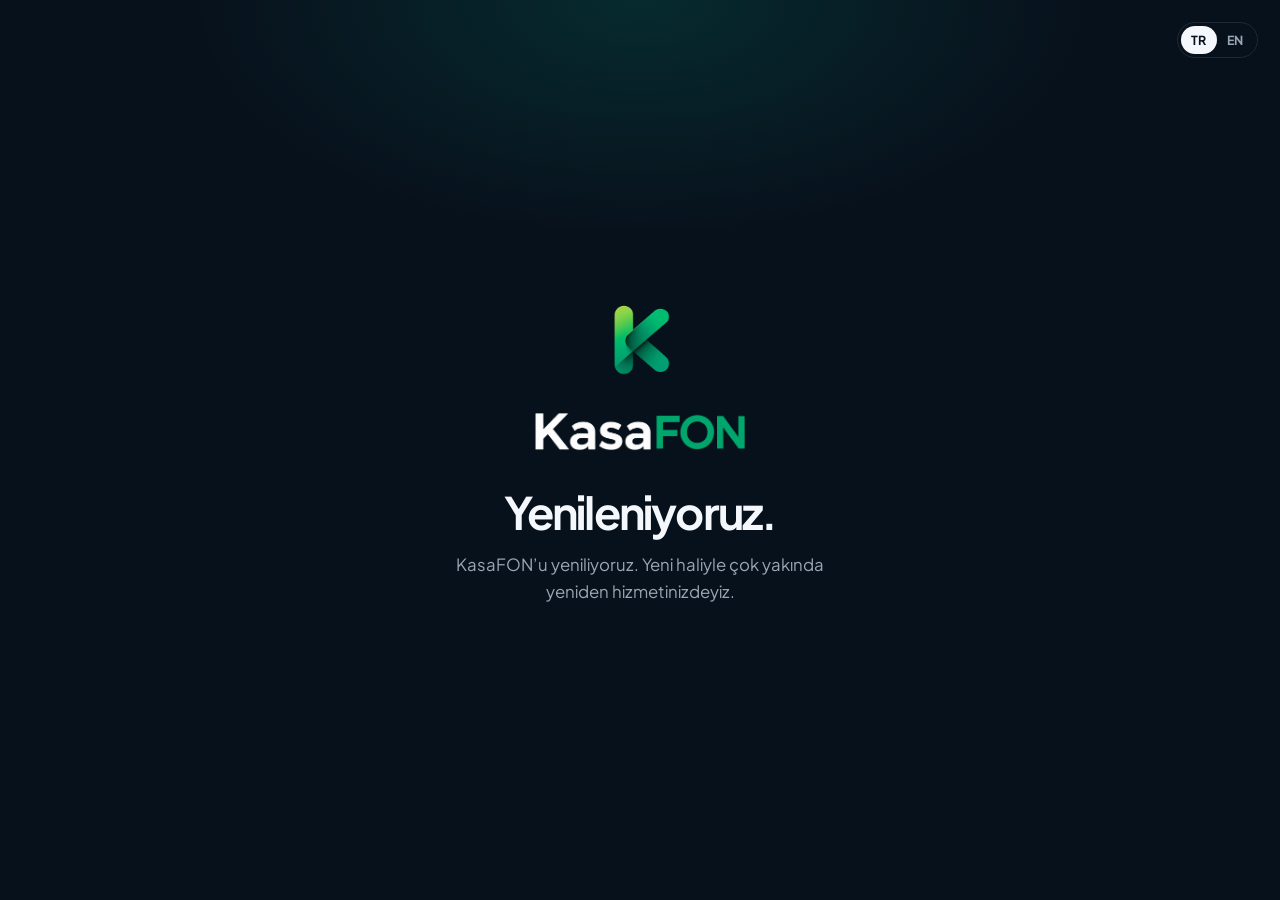
==== commit bb47d39d: "Show only a renewal notice, with the mark and wordmark, to site visitors." ====
--- a/index.html
+++ b/index.html
@@ -3,10 +3,10 @@
   <head>
     <meta charset="utf-8" />
     <meta name="viewport" content="width=device-width, initial-scale=1" />
-    <title>KasaFON — Çok yakında</title>
+    <title>KasaFON — Yenileniyoruz</title>
     <meta
       name="description"
-      content="KasaFON hazırlanıyor. Kişisel bütçenizi sade ve güvenli bir yerde toplamak için çalışıyoruz. Çok yakında hizmetinizdeyiz."
+      content="Yenileniyoruz. KasaFON’u yeniliyoruz. Yeni haliyle çok yakında yeniden hizmetinizdeyiz."
     />
     <meta name="theme-color" content="#07111c" />
     <link rel="icon" href="assets/favicon.png" type="image/png" />
@@ -16,31 +16,22 @@
       href="https://fonts.googleapis.com/css2?family=Plus+Jakarta+Sans:wght@400..700&display=swap"
       rel="stylesheet"
     />
-    <link rel="stylesheet" href="coming-soon.css" />
+    <link rel="stylesheet" href="renewal.css" />
   </head>
   <body>
-    <header class="bar">
-      <img src="assets/wordmark.png" alt="KasaFON" width="150" height="28" />
-      <div class="lang" role="group" aria-label="Dil">
-        <button type="button" data-set-lang="tr" aria-pressed="true">TR</button>
-        <button type="button" data-set-lang="en" aria-pressed="false">EN</button>
-      </div>
-    </header>
+    <div class="lang" role="group" aria-label="Dil">
+      <button type="button" data-set-lang="tr" aria-pressed="true">TR</button>
+      <button type="button" data-set-lang="en" aria-pressed="false">EN</button>
+    </div>
 
     <main>
-      <p class="eyebrow" data-i18n="kicker">Çok yakında</p>
-      <h1 data-i18n="title">KasaFON hazırlanıyor.</h1>
-      <p class="lead" data-i18n="lead">
-        Kişisel bütçenizi tek yerde, sade ve güvenli biçimde toplamak için çalışıyoruz.
-        Site ve uygulama çok yakında hizmetinizde.
+      <img class="logo" src="assets/icon.png" alt="" width="96" height="96" />
+      <img class="wordmark" src="assets/wordmark.png" alt="KasaFON" width="210" height="39" />
+      <h1 data-i18n="title">Yenileniyoruz.</h1>
+      <p data-i18n="lead">
+        KasaFON’u yeniliyoruz. Yeni haliyle çok yakında yeniden hizmetinizdeyiz.
       </p>
-      <p class="note" data-i18n="note">App Store ve Google Play yayınları da hazırlanıyor.</p>
     </main>
-
-    <footer>
-      <p data-i18n="rights">© 2026 KasaFON</p>
-    </footer>
-
-    <script src="coming-soon.js"></script>
+    <script src="renewal.js"></script>
   </body>
 </html>
--- a/renewal.css
+++ b/renewal.css
@@ -0,0 +1,83 @@
+:root {
+  --bg: #07111c;
+  --text: #f4f7fb;
+  --muted: #9aa6b2;
+  --teal: #00c8a0;
+  --line: rgba(255, 255, 255, 0.1);
+  --font: "Plus Jakarta Sans", "Segoe UI", sans-serif;
+}
+
+* { box-sizing: border-box; }
+html, body { height: 100%; }
+body {
+  margin: 0;
+  display: grid;
+  place-items: center;
+  font-family: var(--font);
+  color: var(--text);
+  background:
+    radial-gradient(720px 380px at 50% 0%, rgba(0, 200, 160, 0.14), transparent 62%),
+    var(--bg);
+}
+img { display: block; }
+button { font: inherit; }
+
+.lang {
+  position: fixed;
+  top: 22px;
+  right: 22px;
+  display: flex;
+  padding: 3px;
+  border: 1px solid var(--line);
+  border-radius: 999px;
+}
+.lang button {
+  border: 0;
+  background: transparent;
+  color: var(--muted);
+  border-radius: 999px;
+  padding: 6px 10px;
+  cursor: pointer;
+  font-size: 0.78rem;
+  font-weight: 700;
+  letter-spacing: 0.04em;
+}
+.lang button[aria-pressed="true"] {
+  background: var(--text);
+  color: #07111c;
+}
+
+main {
+  width: min(560px, calc(100% - 48px));
+  text-align: center;
+  padding: 48px 0;
+}
+.logo {
+  width: 96px;
+  height: 96px;
+  margin: 0 auto 22px;
+}
+.wordmark {
+  width: 210px;
+  height: auto;
+  margin: 0 auto 36px;
+}
+h1 {
+  margin: 0;
+  font-size: clamp(2rem, 5vw, 2.8rem);
+  line-height: 1.1;
+  letter-spacing: -0.04em;
+  font-weight: 680;
+}
+p {
+  margin: 16px auto 0;
+  max-width: 34ch;
+  color: var(--muted);
+  font-size: 1.05rem;
+  line-height: 1.6;
+}
+
+:focus-visible {
+  outline: 2px solid var(--teal);
+  outline-offset: 3px;
+}
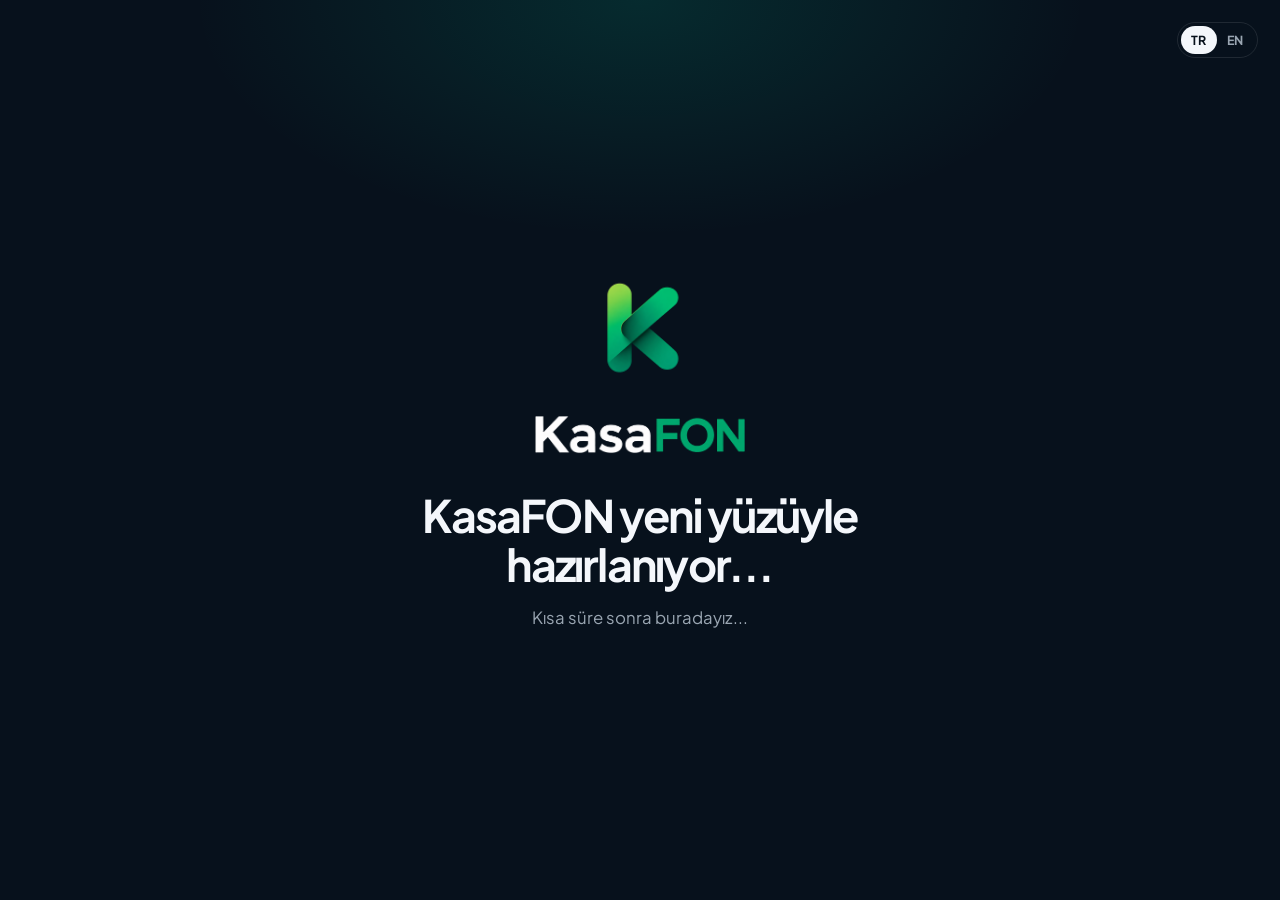
==== commit 5d58eca9: "Revise the welcome message and enlarge the K mark." ====
--- a/index.html
+++ b/index.html
@@ -3,10 +3,10 @@
   <head>
     <meta charset="utf-8" />
     <meta name="viewport" content="width=device-width, initial-scale=1" />
-    <title>KasaFON — Yenileniyoruz</title>
+    <title>KasaFON — Yeni yüzüyle hazırlanıyor</title>
     <meta
       name="description"
-      content="Yenileniyoruz. KasaFON’u yeniliyoruz. Yeni haliyle çok yakında yeniden hizmetinizdeyiz."
+      content="KasaFON yeni yüzüyle hazırlanıyor. Kısa süre sonra buradayız."
     />
     <meta name="theme-color" content="#07111c" />
     <link rel="icon" href="assets/favicon.png" type="image/png" />
@@ -25,12 +25,10 @@
     </div>
 
     <main>
-      <img class="logo" src="assets/icon.png" alt="" width="96" height="96" />
+      <img class="logo" src="assets/icon.png" alt="" width="125" height="125" />
       <img class="wordmark" src="assets/wordmark.png" alt="KasaFON" width="210" height="39" />
-      <h1 data-i18n="title">Yenileniyoruz.</h1>
-      <p data-i18n="lead">
-        KasaFON’u yeniliyoruz. Yeni haliyle çok yakında yeniden hizmetinizdeyiz.
-      </p>
+      <h1 data-i18n="title">KasaFON yeni yüzüyle hazırlanıyor...</h1>
+      <p data-i18n="lead">Kısa süre sonra buradayız...</p>
     </main>
     <script src="renewal.js"></script>
   </body>
--- a/renewal.css
+++ b/renewal.css
@@ -48,13 +48,13 @@
 }
 
 main {
-  width: min(560px, calc(100% - 48px));
+  width: min(680px, calc(100% - 48px));
   text-align: center;
   padding: 48px 0;
 }
 .logo {
-  width: 96px;
-  height: 96px;
+  width: 125px;
+  height: 125px;
   margin: 0 auto 22px;
 }
 .wordmark {
